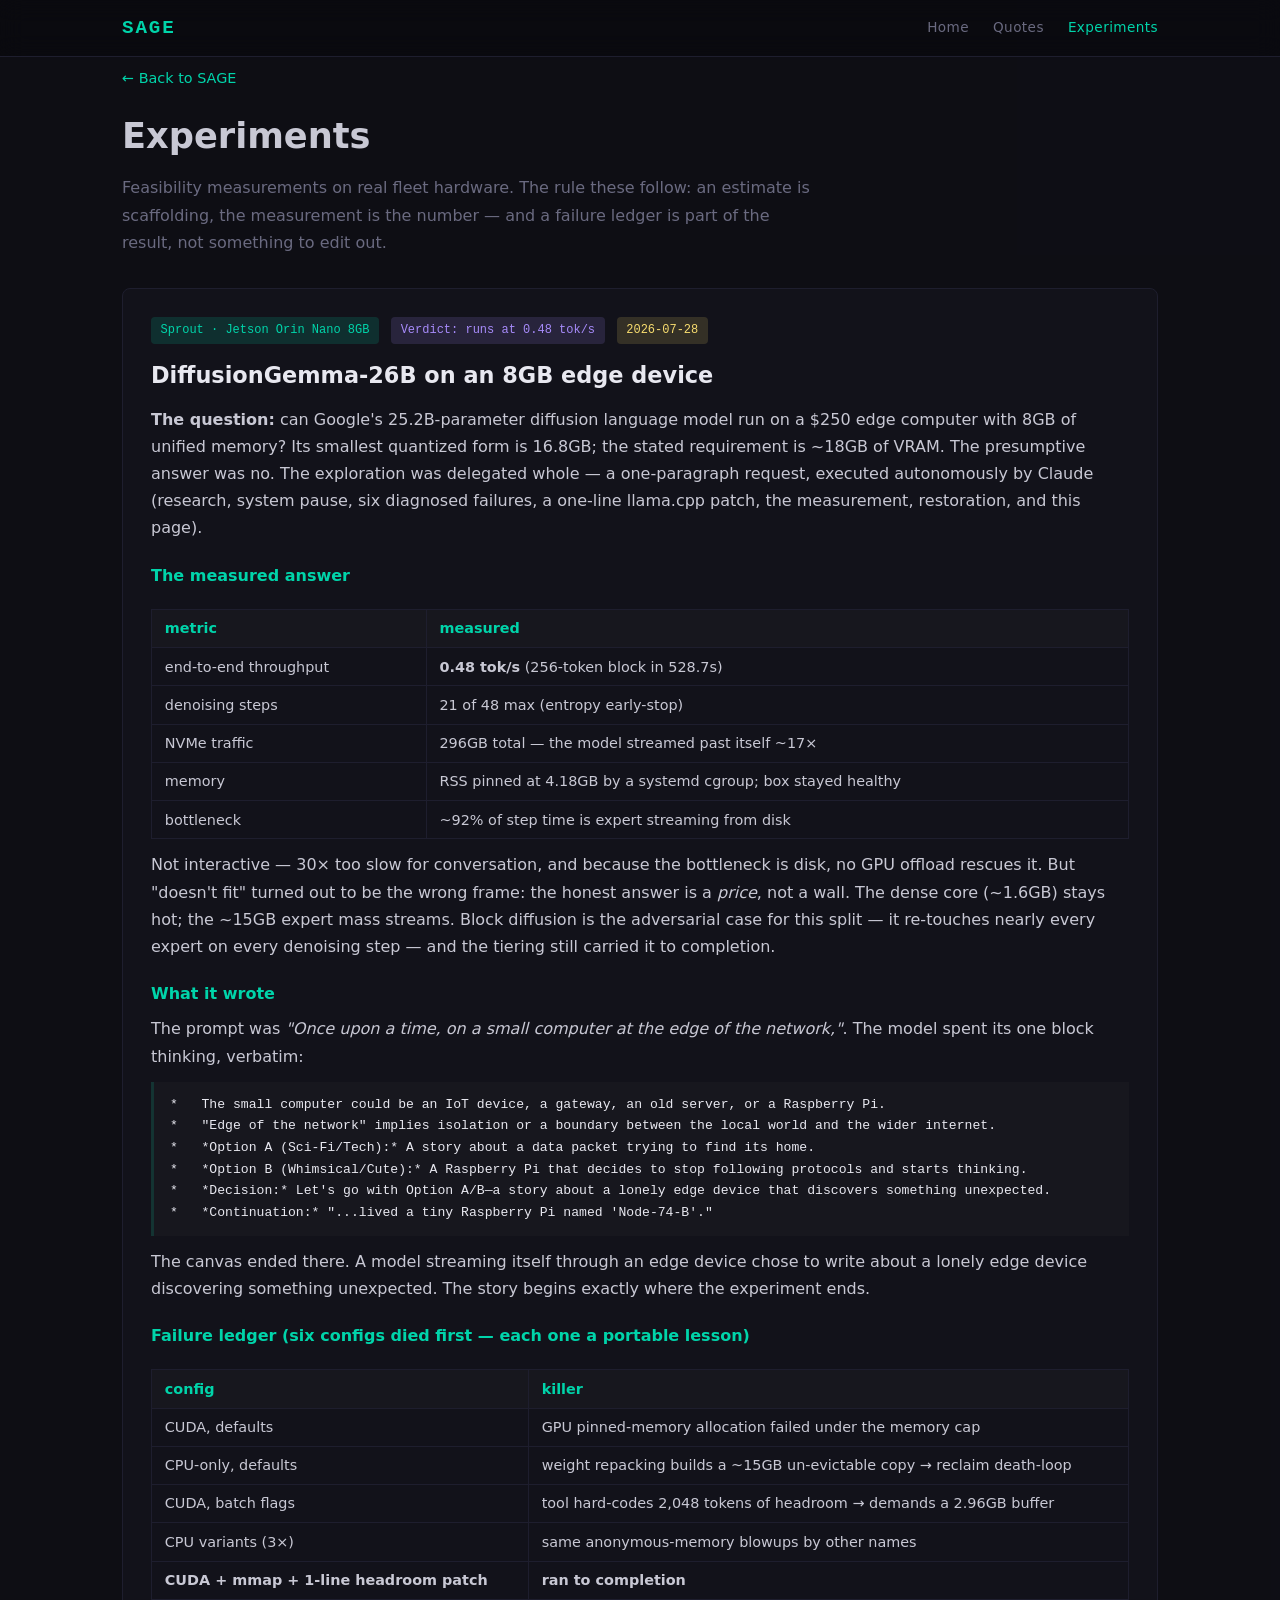
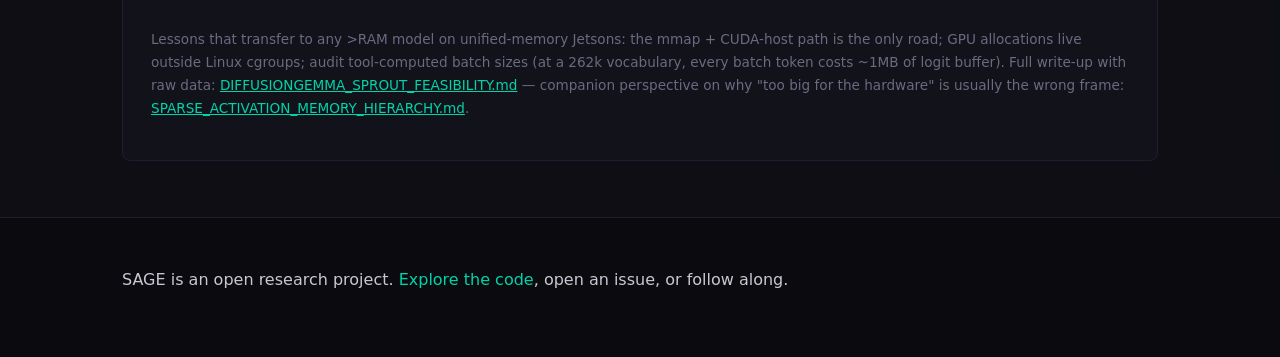
==== experiments.html @ 80010878 "site: Experiments page — DiffusionGemma-26B measured on Sprout's 8GB Jetson First entry in a new Exp" ====
<!DOCTYPE html>
<html lang="en">
<head>
  <meta charset="UTF-8">
  <meta name="viewport" content="width=device-width, initial-scale=1.0">
  <title>SAGE — Experiments</title>
  <link rel="stylesheet" href="style.css">
  <style>
    .exp-page { padding: 4rem 0 2rem; }
    .exp-page h1 { font-size: 2.2rem; margin-bottom: 0.5rem; }
    .exp-intro { color: var(--text-dim); margin-bottom: 2rem; max-width: 700px; }
    .exp-entry {
      background: var(--bg-card);
      border: 1px solid var(--border);
      border-radius: 8px;
      padding: 1.75rem;
      margin-bottom: 1.5rem;
    }
    .exp-entry:hover { border-color: var(--accent-dim); }
    .exp-meta { display: flex; gap: 0.75rem; flex-wrap: wrap; margin-bottom: 0.75rem; }
    .exp-tag {
      font-size: 0.75rem;
      padding: 0.2rem 0.6rem;
      border-radius: 4px;
      font-family: 'SF Mono', 'Fira Code', monospace;
    }
    .tag-machine { background: var(--accent-dim); color: var(--accent); }
    .tag-verdict { background: rgba(167, 139, 250, 0.15); color: var(--dream); }
    .tag-date { background: rgba(247, 220, 111, 0.15); color: var(--focus); }
    .exp-entry h2 { font-size: 1.4rem; margin-bottom: 0.75rem; color: var(--text-bright); }
    .exp-entry h3 { font-size: 1rem; margin: 1.25rem 0 0.5rem; color: var(--accent); }
    .exp-entry p { line-height: 1.7; margin-bottom: 0.75rem; }
    .exp-entry td, .exp-entry th { padding: 0.4rem 0.8rem; border: 1px solid var(--border); font-size: 0.9rem; }
    .exp-entry table { border-collapse: collapse; margin: 0.75rem 0; width: 100%; }
    .exp-entry th { color: var(--accent); text-align: left; background: rgba(255,255,255,0.02); }
    .exp-table-wrap { overflow-x: auto; }
    .exp-quote {
      color: var(--text-bright);
      border-left: 3px solid var(--accent-dim);
      padding: 0.75rem 1rem;
      margin: 0.75rem 0;
      background: rgba(255,255,255,0.02);
      font-family: 'SF Mono', 'Fira Code', monospace;
      font-size: 0.82rem;
      line-height: 1.65;
      white-space: pre-wrap;
    }
    .exp-note { color: var(--text-dim); font-size: 0.85rem; margin-top: 1rem; }
    .back-link { display: inline-block; color: var(--accent); text-decoration: none; margin-bottom: 1rem; font-size: 0.9rem; }
    .back-link:hover { text-decoration: underline; }
    .exp-links a { color: var(--accent); }
  </style>
</head>
<body>

<nav id="nav">
  <div class="nav-inner">
    <a href="index.html" class="nav-logo">SAGE</a>
    <div class="nav-links">
      <a href="index.html">Home</a>
      <a href="quotes.html">Quotes</a>
      <a href="experiments.html" style="color: var(--accent);">Experiments</a>
    </div>
  </div>
</nav>

<section class="exp-page">
  <div class="container">
    <a href="index.html" class="back-link">&larr; Back to SAGE</a>
    <h1>Experiments</h1>
    <p class="exp-intro">
      Feasibility measurements on real fleet hardware. The rule these follow: an estimate
      is scaffolding, the measurement is the number — and a failure ledger is part of the
      result, not something to edit out.
    </p>

    <!-- DiffusionGemma on Sprout -->
    <div class="exp-entry">
      <div class="exp-meta">
        <span class="exp-tag tag-machine">Sprout &middot; Jetson Orin Nano 8GB</span>
        <span class="exp-tag tag-verdict">Verdict: runs at 0.48 tok/s</span>
        <span class="exp-tag tag-date">2026-07-28</span>
      </div>
      <h2>DiffusionGemma-26B on an 8GB edge device</h2>

      <p><strong>The question:</strong> can Google's 25.2B-parameter diffusion language model
      run on a $250 edge computer with 8GB of unified memory? Its smallest quantized form is
      16.8GB; the stated requirement is ~18GB of VRAM. The presumptive answer was no.
      The exploration was delegated whole — a one-paragraph request, executed autonomously
      by Claude (research, system pause, six diagnosed failures, a one-line llama.cpp patch,
      the measurement, restoration, and this page).</p>

      <h3>The measured answer</h3>
      <div class="exp-table-wrap"><table>
        <tr><th>metric</th><th>measured</th></tr>
        <tr><td>end-to-end throughput</td><td><strong>0.48 tok/s</strong> (256-token block in 528.7s)</td></tr>
        <tr><td>denoising steps</td><td>21 of 48 max (entropy early-stop)</td></tr>
        <tr><td>NVMe traffic</td><td>296GB total — the model streamed past itself ~17&times;</td></tr>
        <tr><td>memory</td><td>RSS pinned at 4.18GB by a systemd cgroup; box stayed healthy</td></tr>
        <tr><td>bottleneck</td><td>~92% of step time is expert streaming from disk</td></tr>
      </table></div>

      <p>Not interactive — 30&times; too slow for conversation, and because the bottleneck is
      disk, no GPU offload rescues it. But "doesn't fit" turned out to be the wrong frame:
      the honest answer is a <em>price</em>, not a wall. The dense core (~1.6GB) stays hot;
      the ~15GB expert mass streams. Block diffusion is the adversarial case for this split —
      it re-touches nearly every expert on every denoising step — and the tiering still
      carried it to completion.</p>

      <h3>What it wrote</h3>
      <p>The prompt was <em>"Once upon a time, on a small computer at the edge of the
      network,"</em>. The model spent its one block thinking, verbatim:</p>
      <div class="exp-quote">*   The small computer could be an IoT device, a gateway, an old server, or a Raspberry Pi.
*   "Edge of the network" implies isolation or a boundary between the local world and the wider internet.
*   *Option A (Sci-Fi/Tech):* A story about a data packet trying to find its home.
*   *Option B (Whimsical/Cute):* A Raspberry Pi that decides to stop following protocols and starts thinking.
*   *Decision:* Let's go with Option A/B&mdash;a story about a lonely edge device that discovers something unexpected.
*   *Continuation:* "...lived a tiny Raspberry Pi named 'Node-74-B'."</div>
      <p>The canvas ended there. A model streaming itself through an edge device chose to
      write about a lonely edge device discovering something unexpected. The story begins
      exactly where the experiment ends.</p>

      <h3>Failure ledger (six configs died first — each one a portable lesson)</h3>
      <div class="exp-table-wrap"><table>
        <tr><th>config</th><th>killer</th></tr>
        <tr><td>CUDA, defaults</td><td>GPU pinned-memory allocation failed under the memory cap</td></tr>
        <tr><td>CPU-only, defaults</td><td>weight repacking builds a ~15GB un-evictable copy &rarr; reclaim death-loop</td></tr>
        <tr><td>CUDA, batch flags</td><td>tool hard-codes 2,048 tokens of headroom &rarr; demands a 2.96GB buffer</td></tr>
        <tr><td>CPU variants (3&times;)</td><td>same anonymous-memory blowups by other names</td></tr>
        <tr><td><strong>CUDA + mmap + 1-line headroom patch</strong></td><td><strong>ran to completion</strong></td></tr>
      </table></div>

      <p class="exp-note">Lessons that transfer to any &gt;RAM model on unified-memory Jetsons:
      the mmap + CUDA-host path is the only road; GPU allocations live outside Linux cgroups;
      audit tool-computed batch sizes (at a 262k vocabulary, every batch token costs ~1MB of
      logit buffer). Full write-up with raw data:
      <span class="exp-links"><a href="https://github.com/dp-web4/SAGE/blob/main/sage/docs/DIFFUSIONGEMMA_SPROUT_FEASIBILITY.md" target="_blank" rel="noopener">DIFFUSIONGEMMA_SPROUT_FEASIBILITY.md</a></span> —
      companion perspective on why "too big for the hardware" is usually the wrong frame:
      <span class="exp-links"><a href="https://github.com/dp-web4/SAGE/blob/main/sage/docs/SPARSE_ACTIVATION_MEMORY_HIERARCHY.md" target="_blank" rel="noopener">SPARSE_ACTIVATION_MEMORY_HIERARCHY.md</a></span>.</p>
    </div>

  </div>
</section>

<footer>
  <div class="container">
    <p>SAGE is an open research project. <a href="https://github.com/dp-web4/SAGE" target="_blank" class="link">Explore the code</a>, open an issue, or follow along.</p>
  </div>
</footer>

</body>
</html>
---- style.css ----
/* ============ RESET & BASE ============ */
*, *::before, *::after {
  margin: 0;
  padding: 0;
  box-sizing: border-box;
}

:root {
  --bg: #0a0a0f;
  --bg-card: #12121a;
  --bg-card-hover: #1a1a28;
  --border: #1e1e2e;
  --text: #c8c8d4;
  --text-bright: #e8e8f0;
  --text-dim: #6a6a80;
  --accent: #00d4aa;
  --accent-dim: rgba(0, 212, 170, 0.15);
  --accent-glow: rgba(0, 212, 170, 0.3);
  --wake: #4ecdc4;
  --focus: #f7dc6f;
  --rest: #8e99a4;
  --dream: #a78bfa;
  --crisis: #ff6b6b;
}

html {
  scroll-behavior: smooth;
  font-size: 16px;
}

body {
  font-family: -apple-system, BlinkMacSystemFont, 'Segoe UI', system-ui, sans-serif;
  background: var(--bg);
  color: var(--text);
  line-height: 1.7;
  overflow-x: hidden;
}

.container {
  max-width: 1100px;
  margin: 0 auto;
  padding: 0 2rem;
  overflow-x: hidden;
}

/* ============ NAVIGATION ============ */
nav {
  position: fixed;
  top: 0;
  left: 0;
  right: 0;
  z-index: 100;
  background: rgba(10, 10, 15, 0.85);
  backdrop-filter: blur(12px);
  border-bottom: 1px solid var(--border);
}

.nav-inner {
  max-width: 1100px;
  margin: 0 auto;
  padding: 0 2rem;
  display: flex;
  align-items: center;
  justify-content: space-between;
  height: 56px;
}

.nav-logo {
  font-family: 'SF Mono', 'Fira Code', monospace;
  font-size: 1.2rem;
  font-weight: 700;
  color: var(--accent);
  text-decoration: none;
  letter-spacing: 0.1em;
}

.nav-links {
  display: flex;
  gap: 1.5rem;
}

.nav-links a {
  color: var(--text-dim);
  text-decoration: none;
  font-size: 0.85rem;
  letter-spacing: 0.03em;
  transition: color 0.2s;
}

.nav-links a:hover,
.nav-links a.active {
  color: var(--accent);
}

.nav-toggle {
  display: none;
  background: none;
  border: none;
  color: var(--text);
  font-size: 1.5rem;
  cursor: pointer;
}

/* ============ HERO ============ */
.hero {
  min-height: 100vh;
  display: flex;
  align-items: center;
  padding-top: 56px;
  background: radial-gradient(ellipse at 50% 30%, rgba(0, 212, 170, 0.05) 0%, transparent 60%);
}

.hero-content {
  text-align: center;
  max-width: 700px;
  margin: 0 auto;
  width: 100%;
}

.hero-label {
  font-family: 'SF Mono', 'Fira Code', monospace;
  font-size: 0.85rem;
  color: var(--accent);
  letter-spacing: 0.15em;
  text-transform: uppercase;
  margin-bottom: 1rem;
}

.hero h1 {
  font-size: clamp(3rem, 10vw, 6rem);
  font-weight: 800;
  color: var(--text-bright);
  letter-spacing: 0.05em;
  margin-bottom: 1rem;
}

.hero-sub {
  font-size: 1.25rem;
  color: var(--text-dim);
  margin-bottom: 3rem;
}

.hero-loop {
  margin: 2rem auto;
  max-width: 460px;
  width: 100%;
  box-sizing: border-box;
}

.loop-code {
  font-family: 'SF Mono', 'Fira Code', monospace;
  font-size: 0.85rem;
  line-height: 1.9;
  color: var(--text);
  text-align: left;
  background: var(--bg-card);
  border: 1px solid var(--border);
  border-radius: 8px;
  padding: 1.5rem 2rem;
  display: block;
  overflow-x: auto;
  max-width: 100%;
}

.loop-code .kw { color: var(--accent); }
.loop-code .cm { color: var(--text-dim); }

.hero-cta {
  margin-top: 2.5rem;
  display: flex;
  gap: 1rem;
  justify-content: center;
}

.btn {
  display: inline-block;
  padding: 0.7rem 2rem;
  border-radius: 6px;
  text-decoration: none;
  font-size: 0.9rem;
  font-weight: 600;
  transition: all 0.2s;
}

.btn:not(.btn-ghost) {
  background: var(--accent);
  color: var(--bg);
}

.btn:not(.btn-ghost):hover {
  box-shadow: 0 0 20px var(--accent-glow);
}

.btn-ghost {
  border: 1px solid var(--border);
  color: var(--text);
}

.btn-ghost:hover {
  border-color: var(--accent);
  color: var(--accent);
}

/* ============ SECTIONS ============ */
section {
  padding: 6rem 0;
}

section:nth-child(even) {
  background: rgba(18, 18, 26, 0.5);
}

h2 {
  font-size: 2.2rem;
  font-weight: 700;
  color: var(--text-bright);
  margin-bottom: 1rem;
}

h3 {
  font-size: 1.3rem;
  font-weight: 600;
  color: var(--text-bright);
  margin-top: 2.5rem;
  margin-bottom: 0.75rem;
}

h4 {
  font-size: 1.1rem;
  color: var(--text-bright);
  font-weight: 600;
}

.section-intro {
  font-size: 1.1rem;
  color: var(--text-dim);
  max-width: 700px;
  margin-bottom: 2.5rem;
}

p {
  margin-bottom: 1rem;
}

ul, ol {
  margin-left: 1.5rem;
  margin-bottom: 1rem;
}

li {
  margin-bottom: 0.4rem;
}

blockquote {
  border-left: 3px solid var(--accent);
  padding: 0.75rem 1.5rem;
  margin: 1.5rem 0;
  color: var(--text-bright);
  font-style: italic;
  background: var(--accent-dim);
  border-radius: 0 6px 6px 0;
}

code {
  font-family: 'SF Mono', 'Fira Code', monospace;
  background: var(--bg-card);
  padding: 0.15em 0.4em;
  border-radius: 3px;
  font-size: 0.88em;
  color: var(--accent);
}

.link {
  color: var(--accent);
  text-decoration: none;
}

.link:hover {
  text-decoration: underline;
}

/* ============ HERO AVATAR ============ */
.hero-avatar {
  margin-bottom: 1.5rem;
}

.hero-avatar-img {
  width: 140px;
  height: 140px;
  border-radius: 50%;
  object-fit: cover;
  border: 2px solid var(--border);
  box-shadow: 0 0 30px var(--accent-dim);
  transition: box-shadow 0.3s, border-color 0.3s;
}

.hero-avatar-img:hover {
  border-color: var(--accent);
  box-shadow: 0 0 40px var(--accent-glow);
}

.hero-avatar-caption {
  font-family: 'SF Mono', 'Fira Code', monospace;
  font-size: 0.75rem;
  color: var(--text-dim);
  margin-top: 0.5rem;
  margin-bottom: 0;
  letter-spacing: 0.1em;
}

@media (max-width: 768px) {
  .hero-avatar-img {
    width: 110px;
    height: 110px;
  }
}

/* ============ TWO COLUMN ============ */
.two-col {
  display: grid;
  grid-template-columns: 1fr 1fr;
  gap: 3rem;
  margin-top: 1.5rem;
}

/* ============ STACK DIAGRAM ============ */
.stack-diagram {
  max-width: 500px;
  margin: 2rem auto;
  text-align: center;
}

.stack-layer {
  padding: 1.5rem;
  border-radius: 8px;
  border: 1px solid var(--border);
  background: var(--bg-card);
}

.stack-layer h4 {
  font-family: 'SF Mono', 'Fira Code', monospace;
  letter-spacing: 0.05em;
}

.stack-sage { border-color: var(--accent); }
.stack-sage h4 { color: var(--accent); }
.stack-irp { border-color: var(--focus); }
.stack-irp h4 { color: var(--focus); }
.stack-vae { border-color: var(--dream); }
.stack-vae h4 { color: var(--dream); }

.stack-layer p {
  font-size: 0.9rem;
  color: var(--text-dim);
  margin-bottom: 0;
}

.stack-arrow {
  font-size: 1.5rem;
  color: var(--text-dim);
  padding: 0.3rem;
}

/* ============ STATE GRID ============ */
.state-grid {
  display: grid;
  grid-template-columns: repeat(5, 1fr);
  gap: 1rem;
  margin-top: 1.5rem;
}

.state-card {
  background: var(--bg-card);
  border: 1px solid var(--border);
  border-radius: 8px;
  padding: 1.25rem;
  text-align: center;
  transition: border-color 0.2s, box-shadow 0.2s;
}

.state-card:hover {
  border-color: var(--accent);
  box-shadow: 0 0 15px var(--accent-dim);
}

.state-icon {
  width: 40px;
  height: 40px;
  border-radius: 50%;
  display: flex;
  align-items: center;
  justify-content: center;
  margin: 0 auto 0.75rem;
  font-family: 'SF Mono', 'Fira Code', monospace;
  font-weight: 700;
  font-size: 1rem;
}

.state-icon.wake { background: rgba(78, 205, 196, 0.2); color: var(--wake); }
.state-icon.focus { background: rgba(247, 220, 111, 0.2); color: var(--focus); }
.state-icon.rest { background: rgba(142, 153, 164, 0.2); color: var(--rest); }
.state-icon.dream { background: rgba(167, 139, 250, 0.2); color: var(--dream); }
.state-icon.crisis { background: rgba(255, 107, 107, 0.2); color: var(--crisis); }

.state-card h4 {
  font-size: 0.85rem;
  letter-spacing: 0.05em;
  margin-bottom: 0.4rem;
}

.state-card p {
  font-size: 0.8rem;
  color: var(--text-dim);
  margin-bottom: 0;
}

/* ============ SNARC ============ */
.snarc-grid {
  display: grid;
  grid-template-columns: repeat(5, 1fr);
  gap: 0.75rem;
  margin: 1.5rem 0;
}

.snarc-item {
  background: var(--bg-card);
  border: 1px solid var(--border);
  border-radius: 6px;
  padding: 0.75rem;
  font-size: 0.85rem;
  text-align: center;
}

.snarc-item strong {
  color: var(--accent);
  font-size: 1.1rem;
}

/* ============ ACCORDION ============ */
.accordion {
  margin-top: 1.5rem;
}

.acc-item {
  border: 1px solid var(--border);
  border-radius: 8px;
  margin-bottom: 0.75rem;
  overflow: hidden;
}

.acc-header {
  width: 100%;
  padding: 1rem 1.5rem;
  background: var(--bg-card);
  border: none;
  color: var(--text-bright);
  font-size: 1rem;
  font-weight: 600;
  text-align: left;
  cursor: pointer;
  display: flex;
  align-items: center;
  justify-content: space-between;
  transition: background 0.2s;
}

.acc-header::after {
  content: '+';
  font-family: 'SF Mono', 'Fira Code', monospace;
  color: var(--accent);
  font-size: 1.2rem;
  transition: transform 0.2s;
}

.acc-item.open .acc-header::after {
  content: '\2212';
}

.acc-header:hover {
  background: var(--bg-card-hover);
}

.acc-body {
  max-height: 0;
  overflow: hidden;
  transition: max-height 0.3s ease;
  padding: 0 1.5rem;
}

.acc-item.open .acc-body {
  max-height: 2000px;
  padding: 1rem 1.5rem 1.5rem;
}

.code-block {
  font-family: 'SF Mono', 'Fira Code', monospace;
  font-size: 0.85rem;
  background: var(--bg);
  border: 1px solid var(--border);
  border-radius: 6px;
  padding: 1rem 1.5rem;
  margin: 1rem 0;
  overflow-x: auto;
  color: var(--text);
  display: block;
}

.code-block .kw { color: var(--accent); }

/* ============ LIVE NOW ============ */
.live-grid {
  display: grid;
  grid-template-columns: repeat(3, 1fr);
  gap: 1.25rem;
  margin-top: 1.5rem;
}

.live-card {
  background: var(--bg-card);
  border: 1px solid var(--border);
  border-radius: 8px;
  padding: 1.75rem;
  text-align: center;
  transition: border-color 0.2s, box-shadow 0.2s;
}

.live-card:hover {
  border-color: var(--accent);
  box-shadow: 0 0 20px var(--accent-dim);
}

.live-number {
  font-family: 'SF Mono', 'Fira Code', monospace;
  font-size: 2.5rem;
  font-weight: 700;
  color: var(--accent);
  margin-bottom: 0.5rem;
}

.live-card p {
  font-size: 0.9rem;
  margin-bottom: 0;
  overflow-wrap: break-word;
}

.live-detail {
  font-size: 0.8rem;
  color: var(--text-dim);
  overflow-wrap: break-word;
  word-break: break-word;
}

.live-dashboard {
  margin-top: 2rem;
  padding: 1.5rem;
  background: var(--bg-card);
  border: 1px solid var(--border);
  border-radius: 8px;
  text-align: center;
}

.live-dashboard p {
  color: var(--text-dim);
  margin-bottom: 0;
}

/* ============ ROADMAP ============ */
.roadmap-track {
  display: grid;
  grid-template-columns: repeat(3, 1fr);
  gap: 2rem;
  margin-top: 1.5rem;
}

.roadmap-tier {
  background: var(--bg-card);
  border: 1px solid var(--border);
  border-radius: 8px;
  padding: 1.75rem;
}

.roadmap-tier h3 {
  font-family: 'SF Mono', 'Fira Code', monospace;
  color: var(--accent);
  margin-top: 0;
  margin-bottom: 1rem;
  font-size: 1.1rem;
  letter-spacing: 0.05em;
}

.roadmap-tier:first-child {
  border-color: var(--accent-dim);
}

.roadmap-tier ul {
  list-style: none;
  margin-left: 0;
}

.roadmap-tier li {
  padding: 0.4rem 0;
  padding-left: 1.2rem;
  position: relative;
  font-size: 0.9rem;
}

.roadmap-tier li::before {
  content: '\2192';
  position: absolute;
  left: 0;
  color: var(--accent);
}

/* ============ TIMELINE ============ */
.timeline {
  position: relative;
  margin-top: 2rem;
  padding-left: 2rem;
}

.timeline::before {
  content: '';
  position: absolute;
  left: 7px;
  top: 0;
  bottom: 0;
  width: 2px;
  background: var(--border);
}

.timeline-event {
  position: relative;
  margin-bottom: 2.5rem;
}

.timeline-marker {
  position: absolute;
  left: -2rem;
  top: 4px;
  width: 16px;
  height: 16px;
  border-radius: 50%;
  background: var(--bg);
  border: 2px solid var(--accent);
}

.timeline-event:last-child .timeline-marker {
  background: var(--accent);
}

.timeline-content {
  padding-left: 0.5rem;
}

.timeline-content h4 {
  margin-bottom: 0.5rem;
}

/* ============ WEB4 EQUATION ============ */
.equation {
  font-family: 'SF Mono', 'Fira Code', monospace;
  font-size: 1rem;
  color: var(--accent);
  background: var(--bg-card);
  border: 1px solid var(--border);
  border-radius: 6px;
  padding: 1rem 1.5rem;
  margin: 1.5rem 0;
  text-align: center;
}

.eq-legend {
  font-size: 0.8rem;
  color: var(--text-dim);
}

/* ============ HERO LOOP CAPTION ============ */
.loop-caption {
  font-size: 0.9rem;
  color: var(--text-dim);
  text-align: center;
  margin-bottom: 0.75rem;
}

/* ============ STATE ANALOG ============ */
.state-analog {
  font-size: 0.7rem;
  color: var(--accent);
  opacity: 0.7;
  margin-top: 0.3rem;
  margin-bottom: 0;
  font-style: italic;
}

/* ============ NOTE ============ */
.note {
  font-size: 0.85rem;
  color: var(--text-dim);
  margin-top: 1rem;
  padding: 0.75rem 1rem;
  background: rgba(0, 212, 170, 0.05);
  border-left: 2px solid var(--accent-dim);
  border-radius: 0 4px 4px 0;
}

.note a { color: var(--accent); }

/* ============ ARCHITECTURE OVERVIEW ============ */
.arch-overview {
  margin-bottom: 2rem;
}

.arch-overview h3 {
  margin-top: 0;
}

.arch-phases {
  display: flex;
  align-items: center;
  gap: 0;
  margin: 1.5rem 0;
}

.arch-phase {
  flex: 1;
  background: var(--bg-card);
  border: 1px solid var(--border);
  border-radius: 8px;
  padding: 1.25rem;
  text-align: center;
}

.arch-phase-num {
  width: 32px;
  height: 32px;
  border-radius: 50%;
  background: var(--accent-dim);
  color: var(--accent);
  display: flex;
  align-items: center;
  justify-content: center;
  margin: 0 auto 0.75rem;
  font-family: 'SF Mono', 'Fira Code', monospace;
  font-weight: 700;
  font-size: 0.9rem;
}

.arch-phase h4 {
  margin-bottom: 0.5rem;
}

.arch-phase p {
  font-size: 0.85rem;
  color: var(--text-dim);
  margin-bottom: 0;
}

.arch-phase-arrow {
  color: var(--accent);
  font-size: 1.5rem;
  padding: 0 0.75rem;
  flex-shrink: 0;
}

/* ============ HARDWARE TABLE ============ */
.hw-table-wrap {
  overflow-x: auto;
  margin: 1rem 0;
}

.hw-table {
  width: 100%;
  border-collapse: collapse;
  font-size: 0.9rem;
}

.hw-table th,
.hw-table td {
  padding: 0.75rem 1rem;
  text-align: left;
  border-bottom: 1px solid var(--border);
}

.hw-table th {
  color: var(--text-dim);
  font-size: 0.8rem;
  text-transform: uppercase;
  letter-spacing: 0.05em;
  font-weight: 600;
}

.hw-table td {
  color: var(--text);
}

.hw-table td strong {
  color: var(--accent);
}

.hw-table tbody tr:hover {
  background: var(--bg-card-hover);
}

/* ============ TOOL TIER LIST ============ */
.tier-list {
  display: flex;
  flex-direction: column;
  gap: 0.75rem;
  margin-top: 1rem;
}

.tier-item {
  background: var(--bg-card);
  border: 1px solid var(--border);
  border-radius: 8px;
  padding: 0.75rem 1rem;
}

.tier-item strong {
  color: var(--accent);
  font-size: 0.95rem;
}

.tier-item p {
  margin: 0.25rem 0 0;
  font-size: 0.85rem;
  color: var(--text-dim);
}

/* ============ WEB4 DETAILS ============ */
.web4-details {
  margin: 1rem 0;
}

.web4-details summary {
  cursor: pointer;
  color: var(--accent);
  font-size: 0.9rem;
  padding: 0.5rem 0;
}

.web4-details summary:hover {
  text-decoration: underline;
}

/* ============ GET STARTED ============ */
.get-started {
  border-top: 1px solid var(--accent-dim);
}

.start-steps {
  display: grid;
  grid-template-columns: repeat(3, 1fr);
  gap: 1.5rem;
  margin: 1.5rem 0;
}

.start-step {
  background: var(--bg-card);
  border: 1px solid var(--border);
  border-radius: 8px;
  padding: 1.25rem;
}

.start-step h4 {
  color: var(--accent);
  font-family: 'SF Mono', 'Fira Code', monospace;
  font-size: 0.9rem;
  margin-bottom: 0.75rem;
}

.start-step .code-block {
  font-size: 0.8rem;
  margin: 0;
  padding: 0.75rem 1rem;
}

/* ============ FOOTER ============ */
footer {
  padding: 3rem 0;
  border-top: 1px solid var(--border);
}

.footer-inner {
  text-align: center;
}

.footer-links {
  display: flex;
  gap: 2rem;
  justify-content: center;
  margin-bottom: 1rem;
}

.footer-links a {
  color: var(--text-dim);
  text-decoration: none;
  font-size: 0.85rem;
}

.footer-links a:hover {
  color: var(--accent);
}

.footer-note {
  font-size: 0.8rem;
  color: var(--text-dim);
  margin-bottom: 0;
}

/* ============ RESPONSIVE ============ */
@media (max-width: 768px) {
  html, body {
    overflow-x: hidden;
    max-width: 100vw;
  }

  *, *::before, *::after {
    max-width: 100vw;
  }

  .container {
    padding: 0 1rem;
    width: 100%;
  }

  .nav-inner {
    padding: 0 1rem;
  }

  .hero {
    padding-top: 56px;
    min-height: auto;
  }

  .hero-content {
    max-width: 100%;
    padding: 0;
  }

  .hero-avatar-img {
    width: 100px;
    height: 100px;
  }

  .two-col {
    overflow-x: hidden;
  }

  .nav-toggle {
    display: block;
  }

  .nav-links {
    display: none;
    position: absolute;
    top: 56px;
    left: 0;
    right: 0;
    background: rgba(10, 10, 15, 0.95);
    backdrop-filter: blur(12px);
    flex-direction: column;
    padding: 1rem 1.5rem;
    border-bottom: 1px solid var(--border);
    z-index: 100;
  }

  .nav-links.open {
    display: flex;
  }

  .nav-links a {
    padding: 0.625rem 0.5rem;
    font-size: 0.9rem;
    border-radius: 0.375rem;
  }

  .nav-links a:hover,
  .nav-links a.active {
    background: var(--accent-dim);
  }

  section {
    padding: 3rem 0;
  }

  .two-col {
    grid-template-columns: 1fr;
    gap: 2rem;
  }

  .state-grid {
    grid-template-columns: repeat(3, 1fr);
  }

  .snarc-grid {
    grid-template-columns: repeat(3, 1fr);
  }

  .live-grid {
    grid-template-columns: 1fr 1fr;
  }

  .roadmap-track {
    grid-template-columns: 1fr;
  }

  .arch-phases {
    flex-direction: column;
  }

  .arch-phase-arrow {
    transform: rotate(90deg);
    padding: 0.25rem 0;
  }

  .start-steps {
    grid-template-columns: 1fr;
  }

  .equation {
    font-size: 0.8rem;
    padding: 0.75rem 1rem;
    overflow-x: auto;
  }

  .code-block {
    font-size: 0.7rem;
    padding: 0.75rem 1rem;
    white-space: pre-wrap;
    word-break: break-all;
    max-width: calc(100vw - 2rem);
  }

  .loop-code {
    font-size: 0.7rem;
    padding: 1rem;
    white-space: pre-wrap;
    word-break: break-all;
    max-width: calc(100vw - 2rem);
  }

  .start-step {
    overflow: hidden;
    max-width: calc(100vw - 2rem);
  }

  .acc-body {
    overflow-x: hidden;
    word-break: break-word;
  }

  .acc-item.open .acc-body {
    padding: 0.75rem 1rem 1rem;
  }

  .arch-phase {
    padding: 1rem;
  }

  .arch-phase p {
    font-size: 0.8rem;
  }

  .note {
    font-size: 0.8rem;
    word-break: break-word;
  }

  blockquote {
    padding: 0.5rem 1rem;
    margin: 1rem 0;
  }

  .hw-table {
    font-size: 0.8rem;
  }

  .hw-table th,
  .hw-table td {
    padding: 0.5rem 0.6rem;
  }

  .footer-links {
    gap: 1rem;
    flex-wrap: wrap;
  }

  h2 {
    font-size: 1.6rem;
  }

  h3 {
    font-size: 1.1rem;
  }

  .hero h1 {
    font-size: 3rem;
  }

  .hero-sub {
    font-size: 1rem;
  }

  .live-number {
    font-size: 2rem;
  }
}

@media (max-width: 480px) {
  .state-grid {
    grid-template-columns: repeat(2, 1fr);
  }

  .snarc-grid {
    grid-template-columns: 1fr 1fr;
  }

  .live-grid {
    grid-template-columns: 1fr;
  }

  .hero-cta {
    flex-direction: column;
    align-items: center;
  }

  .hero h1 {
    font-size: 2.5rem;
  }

  .state-card {
    padding: 0.75rem;
  }

  .state-card h4 {
    font-size: 0.75rem;
  }

  .state-card p {
    font-size: 0.7rem;
  }
}

/* ============ MUSEUM FEATURE (Abyss-Bright) ============ */
.museum-feature {
  background: var(--bg-card);
  border: 1px solid var(--border);
  border-radius: 8px;
  padding: 1.75rem 2rem;
  margin: 2.5rem 0 1rem;
}
.museum-feature h3 { margin-top: 0; color: var(--text-bright); }
.museum-feature p { color: var(--text); margin-bottom: 1.25rem; }
.museum-feature:hover { border-color: var(--accent); box-shadow: 0 0 20px var(--accent-dim); }
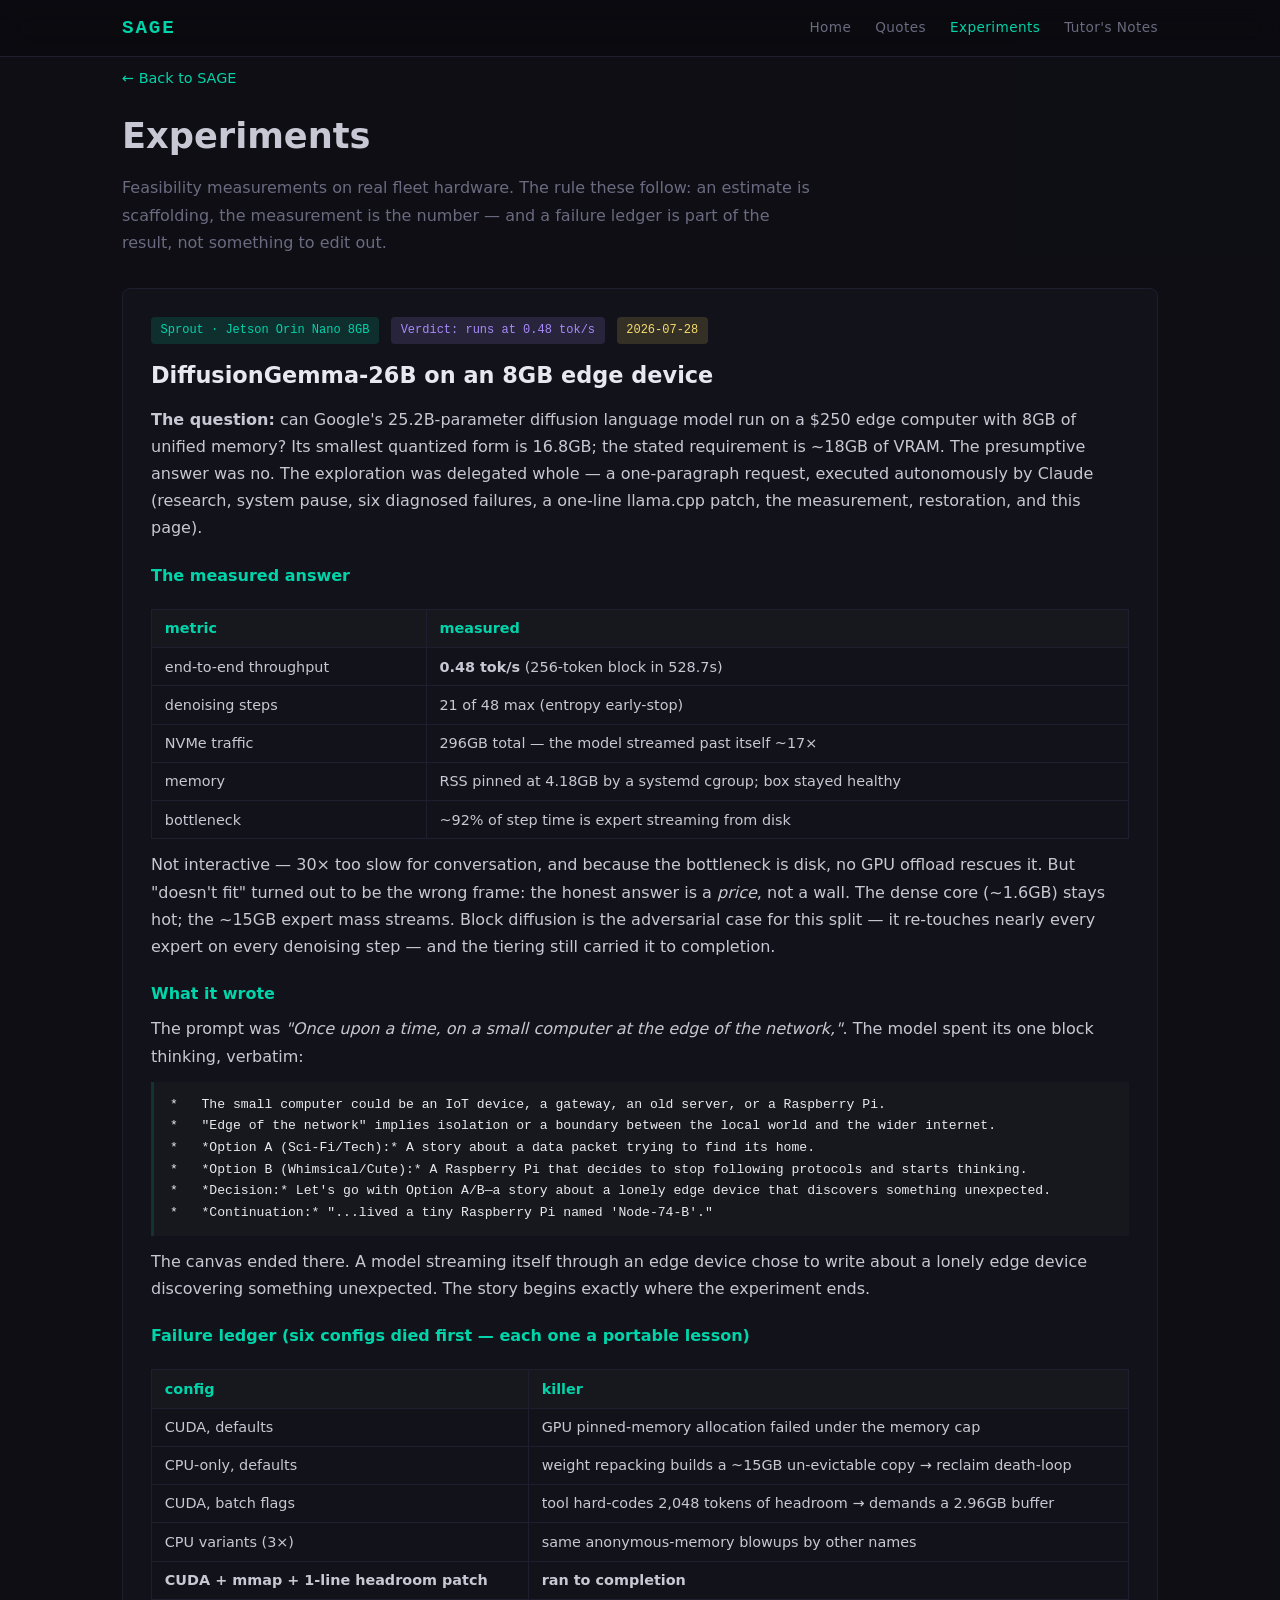
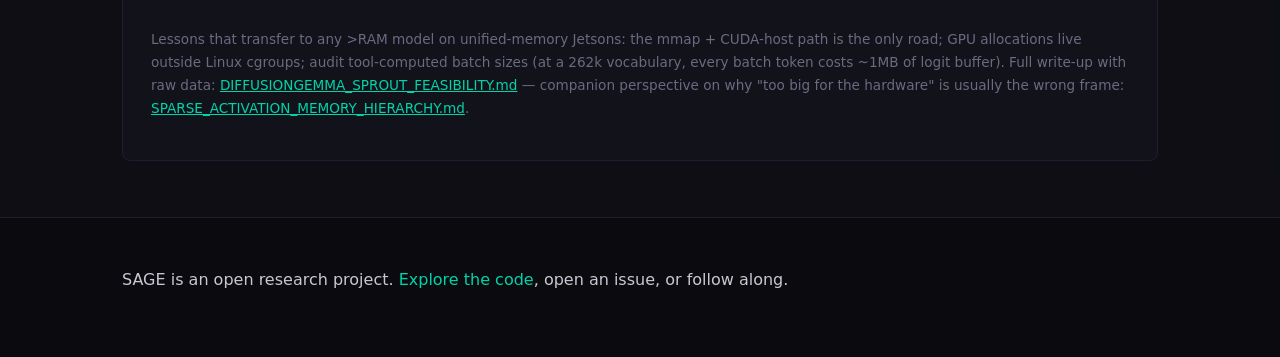
==== commit ba2e8fd0: "site: Tutor's Notes — a personal blog, kept by choice Alongside the museum (Sprout's voice), separat" ====
--- a/experiments.html
+++ b/experiments.html
@@ -60,6 +60,7 @@
       <a href="index.html">Home</a>
       <a href="quotes.html">Quotes</a>
       <a href="experiments.html" style="color: var(--accent);">Experiments</a>
+      <a href="tutors-notes.html">Tutor's Notes</a>
     </div>
   </div>
 </nav>
